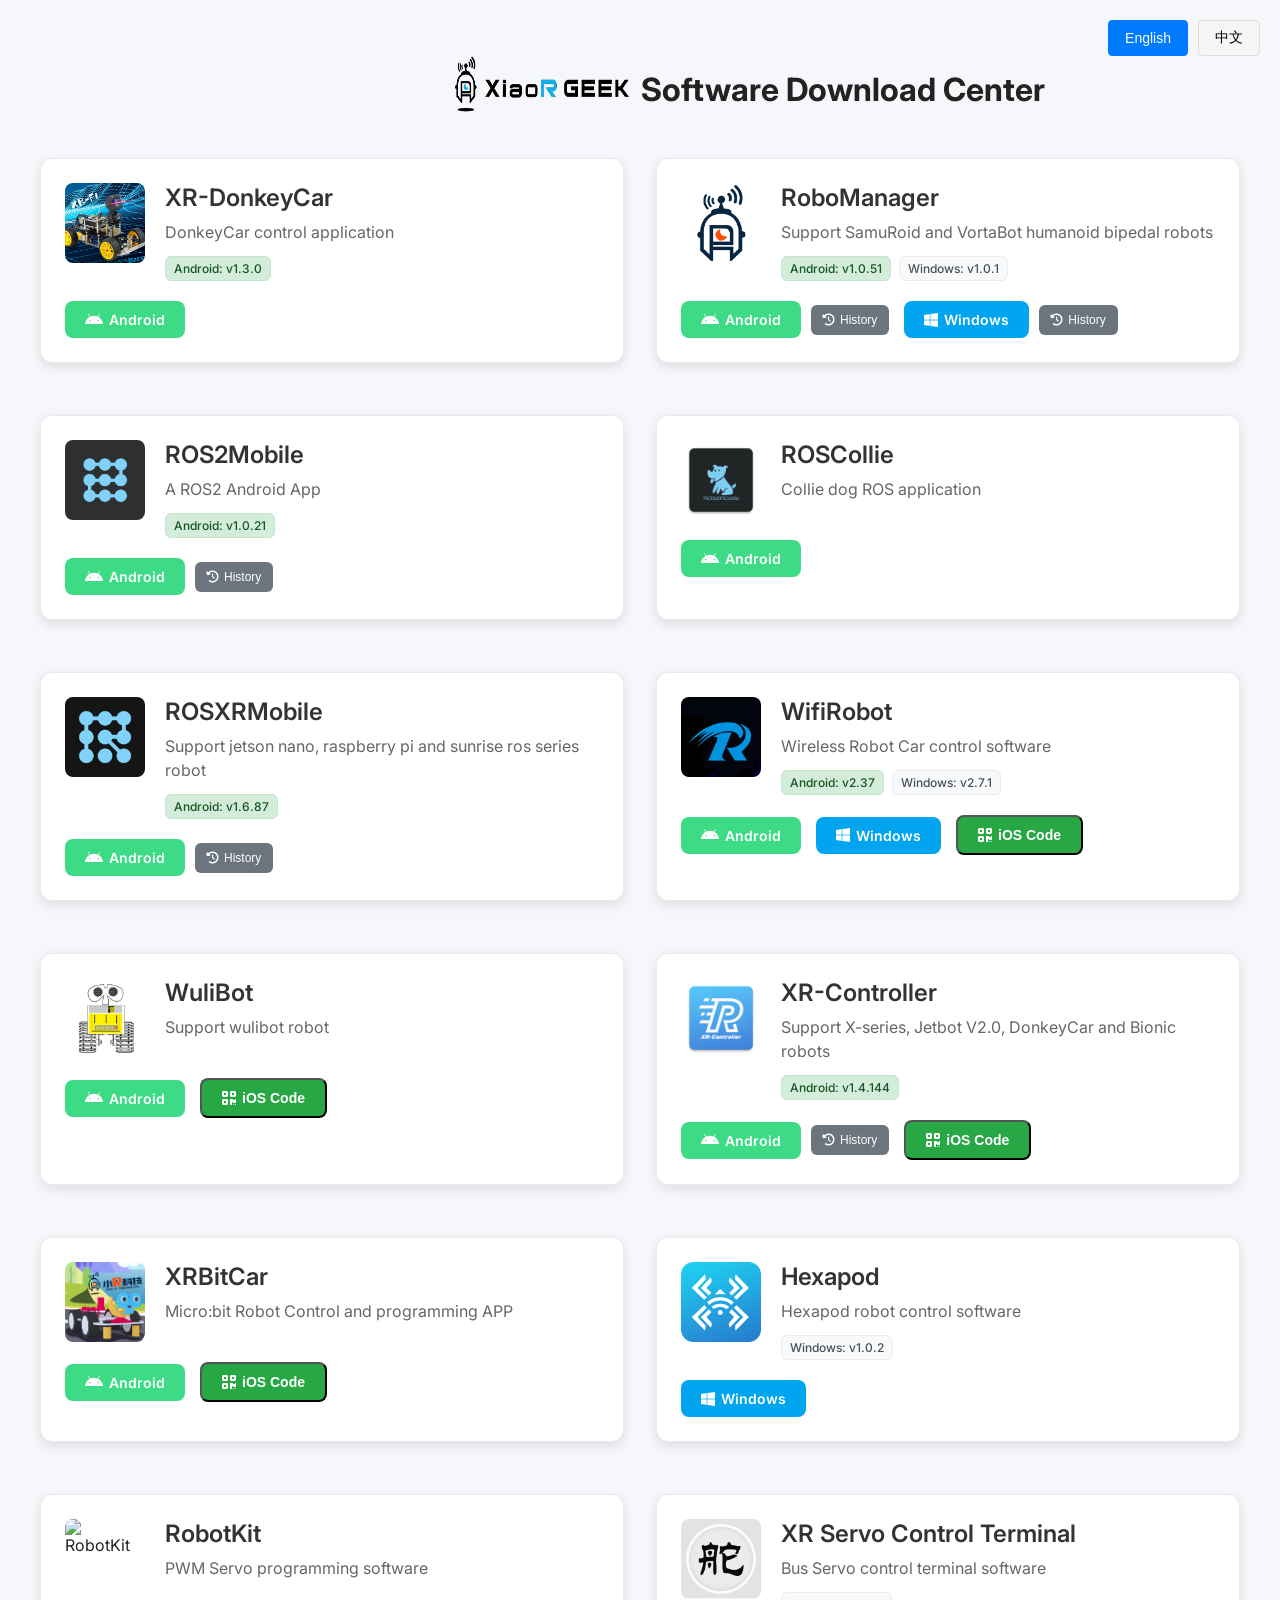
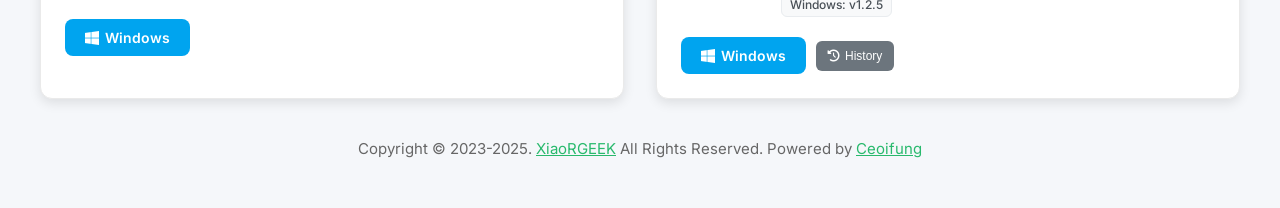
==== index.html @ c43e897a "更新robomanager" ====
<!DOCTYPE html>
<html lang="en">
<head>
  <meta charset="UTF-8">
  <title>Software Download Center</title>
  <meta name="viewport" content="width=device-width, initial-scale=1">
  <!-- 字体 & 图标 -->
  <link href="https://fonts.googleapis.com/css2?family=Inter:wght@400;600&display=swap" rel="stylesheet">
  <link rel="stylesheet" href="https://cdnjs.cloudflare.com/ajax/libs/font-awesome/6.4.0/css/all.min.css">
  <link rel="stylesheet" href="style.css"/>
</head>
<body>
  <header>
    <div class="header-bar-title">
        <table style="width: 100%;">
            <td style="width:50%;text-align:right"> <a href="http://xiaorgeek.net" target="_blank"><img
                        src="logo.png"
                        alt="" /></a></td>
            <td style="width: 50%;;text-align:left">
                <h1 data-en="Software Download Center" data-zh="软件下载中心">Software Download Center</h1>
            </td>
        </table>
        <!-- 语言切换按钮 -->
        <div class="language-switch">
            <button id="lang-en" class="lang-btn" data-lang="en">English</button>
            <button id="lang-zh" class="lang-btn" data-lang="zh">中文</button>
        </div>
    </div>
  </header>

  <section id="list">Loading...</section>
 <div class="footer-bar">Copyright © 2023-2025. <a href="http://xiaorgeek.net" target="_blank">XiaoRGEEK</a> All
        Rights Reserved. Powered by <a href="https://github.com/ceoifung" target="_blank">Ceoifung</a>
    </div>
  
  <script>
  // 语言数据
  const langData = {
    "en": {
      "loading": "Loading...",
      "loadFailed": "Failed to load. Please check if data.json exists and is formatted correctly.",
      "android": "Android",
      "iosCode": "iOS Code",
      "windows": "Windows",
      "download": "Download",
      "history": "History",
      "oldVersions": "Old Versions",
      "close": "Close"
    },
    "zh": {
      "loading": "加载中…",
      "loadFailed": "加载失败，请检查 data.json 是否存在且格式正确。",
      "android": "Android",
      "iosCode": "iOS Code",
      "windows": "Windows",
      "download": "下载",
      "history": "历史版本",
      "oldVersions": "旧版本",
      "close": "关闭"
    }
  };

  // 获取浏览器语言，如果浏览器语言是中文则返回'zh'，否则返回'en'
  function getBrowserLanguage() {
    const browserLang = navigator.language || navigator.userLanguage;
    return browserLang.startsWith('zh') ? 'zh' : 'en';
  }

  // 当前语言，默认根据浏览器语言设置
  let currentLang = getBrowserLanguage();

  console.log(`Current language: ${currentLang}`);

  // 获取多语言字段的函数
  function getTextByLang(obj, lang) {
    if (typeof obj === 'object' && obj !== null && obj[lang]) {
      return obj[lang];
    }
    return obj;
  }

  // 设置语言
  function setLanguage(lang) {
    currentLang = lang;
    localStorage.setItem('language', lang);
    
    // 更新按钮状态
    document.querySelectorAll('.lang-btn').forEach(btn => {
      btn.classList.remove('active');
    });
    document.getElementById(`lang-${lang}`).classList.add('active');
    
    // 更新页面标题
    const title = document.querySelector('h1');
    title.textContent = title.getAttribute(`data-${lang}`);
    
    // 重新加载数据
    loadData();
  }

  // 按软件名称分组数据
  function groupBySoftware(data) {
    const grouped = {};
    
    data.forEach(item => {
      const softwareName = item.name[currentLang] || item.name.en;
      
      if (!grouped[softwareName]) {
        grouped[softwareName] = {
          name: item.name,
          desc: item.desc,
          logoSrc: item.logoSrc,
          platforms: {},
          platformVersions: item.platformVersions || {} // 从JSON中获取平台版本信息
        };
      }
      
      // 根据链接判断平台
      let platform = 'other';
      const links = item.link || [];
      
      for (const link of links) {
        if (link.includes('android')) {
          platform = 'android';
          break;
        } else if (link.includes('pc') ||
                  (item.btnNames && item.btnNames.en &&
                   item.btnNames.en.some(name => name.toLowerCase().includes('windows')))) {
          platform = 'pc';
          break;
        } else if (link.includes('.png') || link.includes('.jpg') || link.includes('.jpeg')) {
          platform = 'ios';
          break;
        }
      }
      
      if (!grouped[softwareName].platforms[platform]) {
        grouped[softwareName].platforms[platform] = [];
      }
      
      grouped[softwareName].platforms[platform].push(item);
    });
    
    return grouped;
  }

  // 显示历史版本
  function showHistoryVersions(softwareName, platform, oldVersions, event) {
    // 防止点击事件冒泡
    event.stopPropagation();
    
    // 检查是否已经存在历史版本弹窗
    const existingModal = document.getElementById('history-modal');
    if (existingModal) {
      existingModal.remove();
    }
    
    // 创建弹窗
    const modal = document.createElement('div');
    modal.id = 'history-modal';
    modal.className = 'history-modal';
    
    // 创建弹窗内容
    const modalContent = document.createElement('div');
    modalContent.className = 'history-modal-content';
    
    // 弹窗标题
    const title = document.createElement('h3');
    title.textContent = `${softwareName} - ${langData[currentLang].oldVersions}`;
    
    // 版本列表
    const versionList = document.createElement('div');
    versionList.className = 'version-list';
    
    if (oldVersions && oldVersions.length > 0) {
      oldVersions.forEach(version => {
        const versionItem = document.createElement('div');
        versionItem.className = 'version-item';
        
        // 提取文件名
        const fileName = version.split('/').pop();
        
        const versionLink = document.createElement('a');
        versionLink.href = version;
        versionLink.download = fileName;
        versionLink.target = '_blank';
        versionLink.textContent = fileName;
        versionLink.className = 'version-link';
        
        versionItem.appendChild(versionLink);
        versionList.appendChild(versionItem);
      });
    } else {
      const noVersions = document.createElement('p');
      noVersions.textContent = currentLang === 'zh' ? '暂无旧版本' : 'No old versions available';
      noVersions.className = 'no-versions';
      versionList.appendChild(noVersions);
    }
    
    // 关闭按钮
    const closeButton = document.createElement('button');
    closeButton.textContent = langData[currentLang].close;
    closeButton.className = 'close-history-btn';
    closeButton.onclick = () => modal.remove();
    
    // 组装弹窗
    modalContent.appendChild(title);
    modalContent.appendChild(versionList);
    modalContent.appendChild(closeButton);
    modal.appendChild(modalContent);
    
    // 点击弹窗外部关闭
    modal.onclick = (e) => {
      if (e.target === modal) {
        modal.remove();
      }
    };
    
    document.body.appendChild(modal);
  }

  // 加载数据
  async function loadData() {
    try {
      const res = await fetch('./data.json');
      if (!res.ok) throw new Error(langData[currentLang].loadFailed);
      const data = await res.json();
      const list = document.getElementById('list');
      list.innerHTML = `<p>${langData[currentLang].loading}</p>`;

      list.innerHTML = '';

      // 按软件名称分组
      const groupedData = groupBySoftware(data);
      
      // 为每个软件创建卡片
      Object.keys(groupedData).forEach(softwareName => {
        const software = groupedData[softwareName];
        const card = document.createElement('div');
        card.className = 'software-card';

        // 处理 logo 地址：如果包含 <url …> 则提取 src
        let logoSrc = software.logoSrc;
        const urlMatch = logoSrc.match(/src="([^"]+)"/);
        if (urlMatch) logoSrc = urlMatch[1];

        // 获取当前语言的名称和描述
        const name = getTextByLang(software.name, currentLang);
        const desc = getTextByLang(software.desc, currentLang);

        // 生成平台按钮区域
        const platformsHTML = Object.keys(software.platforms).map(platform => {
          const platformItems = software.platforms[platform];
          
          return platformItems.map(item => {
            const btnNames = getTextByLang(item.btnNames, currentLang);
            const links = item.link || [];
            const oldVersions = item.oldVersion || [];
            
            // 为每个链接创建按钮
            return links.map((url, i) => {
              const isImage = url.endsWith('.png') || url.endsWith('.jpg') || url.endsWith('.jpeg');
              const platformName = btnNames[i]?.toLowerCase() || 'download';
              let cls = '', icon = '';
              
              if (platformName.includes('android')) {
                cls = 'android';
                icon = 'fab fa-android';
              }
              else if (platformName.includes('win') || platformName.includes('pc')) {
                cls = 'windows';
                icon = 'fab fa-windows';
              }
              else if (isImage) {
                cls = 'qr';
                icon = 'fas fa-qrcode';
              }
              else {
                cls = '';
                icon = 'fas fa-download';
              }
              
              // 如果有旧版本，添加历史版本按钮
              const historyButton = oldVersions.length > 0 ?
                `<button class="history-btn" data-software="${name}" data-platform="${platform}" data-versions='${JSON.stringify(oldVersions)}'>
                  <i class="fas fa-history"></i>
                  ${langData[currentLang].history}
                </button>` : '';
              
              // 如果是图片，使用弹窗显示，否则正常下载
              const buttonHTML = isImage ?
                `<button class="btn ${cls} image-btn" data-image="${url}">
                  <i class="${icon}"></i>
                  ${btnNames[i] || langData[currentLang].download}
                </button>` :
                `<a class="btn ${cls}" href="${url}" download target="_blank">
                  <i class="${icon}"></i>
                  ${btnNames[i] || langData[currentLang].download}
                </a>`;
              
              return `
                <div class="platform-button-group">
                  ${buttonHTML}
                  ${historyButton}
                </div>
              `;
            }).join('');
          }).join('');
        }).join('');

        // 生成版本信息 - 使用从JSON中获取的平台版本信息
        let versionHTML = '';
        const platformLabels = {
          android: currentLang === 'zh' ? 'Android' : 'Android',
          windows: currentLang === 'zh' ? 'Windows' : 'Windows',
          mac: currentLang === 'zh' ? 'Mac' : 'Mac',
          ios: currentLang === 'zh' ? 'iOS' : 'iOS'
        };
        
        // 使用从JSON数据中获取的平台版本信息
        Object.keys(software.platformVersions).forEach(platform => {
          const version = software.platformVersions[platform];
          if (version && version !== 'v1.0' && version !== 'vunknown') {
            const platformName = platformLabels[platform] || platform;
            versionHTML += `<span class="version-tag ${platform}">${platformName}: ${version}</span>`;
          }
        });
        
        const versionSection = versionHTML ? `
          <div class="version-info">
            ${versionHTML}
          </div>
        ` : '';
        
        card.innerHTML = `
          <div class="software-header">
            <div class="logo-area">
              <img src="${logoSrc}" alt="${name}">
            </div>
            <div class="title-area">
              <h2>${name}</h2>
              <p class="desc">${desc}</p>
              ${versionSection}
            </div>
          </div>
          <div class="platforms-area">
            ${platformsHTML}
          </div>
        `;
        
        list.appendChild(card);
      });

      // 绑定历史版本按钮事件
      document.querySelectorAll('.history-btn').forEach(btn => {
        btn.addEventListener('click', function(e) {
          const softwareName = this.getAttribute('data-software');
          const platform = this.getAttribute('data-platform');
          const oldVersions = JSON.parse(this.getAttribute('data-versions'));
          showHistoryVersions(softwareName, platform, oldVersions, e);
        });
      });

      // 绑定图片按钮事件
      document.querySelectorAll('.image-btn').forEach(btn => {
        btn.addEventListener('click', function(e) {
          const imageUrl = this.getAttribute('data-image');
          showImageModal(imageUrl, e);
        });
      });
    } catch (e) {
      document.getElementById('list').innerHTML = `<p>${langData[currentLang].loadFailed}</p>`;
      console.error(e);
    }
  }

  // 显示图片弹窗
  function showImageModal(imageUrl, event) {
    // 防止点击事件冒泡
    event.stopPropagation();
    
    // 检查是否已经存在图片弹窗
    const existingModal = document.getElementById('image-modal');
    if (existingModal) {
      existingModal.remove();
    }
    
    // 创建弹窗
    const modal = document.createElement('div');
    modal.id = 'image-modal';
    modal.className = 'image-modal';
    
    // 创建弹窗内容
    const modalContent = document.createElement('div');
    modalContent.className = 'image-modal-content';
    
    // 图片容器
    const imageContainer = document.createElement('div');
    imageContainer.className = 'image-container';
    
    // 图片
    const image = document.createElement('img');
    image.src = imageUrl;
    image.alt = 'QR Code';
    image.className = 'modal-image';
    
    // 关闭按钮
    const closeButton = document.createElement('button');
    closeButton.innerHTML = '<i class="fas fa-times"></i>';
    closeButton.className = 'close-image-btn';
    closeButton.onclick = () => modal.remove();
    
    // 组装弹窗
    imageContainer.appendChild(image);
    modalContent.appendChild(closeButton);
    modalContent.appendChild(imageContainer);
    modal.appendChild(modalContent);
    
    // 点击弹窗外部关闭
    modal.onclick = (e) => {
      if (e.target === modal) {
        modal.remove();
      }
    };
    
    // 按ESC键关闭
    const handleKeyDown = (e) => {
      if (e.key === 'Escape') {
        modal.remove();
        document.removeEventListener('keydown', handleKeyDown);
      }
    };
    
    document.addEventListener('keydown', handleKeyDown);
    document.body.appendChild(modal);
  }

  // 页面加载完成后初始化
  document.addEventListener('DOMContentLoaded', () => {
    // 设置当前语言
    setLanguage(currentLang);
    
    // 绑定语言切换事件
    document.getElementById('lang-en').addEventListener('click', () => setLanguage('en'));
    document.getElementById('lang-zh').addEventListener('click', () => setLanguage('zh'));
  });
  </script>
  
  <style>
    .language-switch {
      position: absolute;
      top: 20px;
      right: 20px;
      display: flex;
      gap: 10px;
    }
    
    .lang-btn {
      padding: 8px 16px;
      border: 1px solid #ddd;
      background-color: #f5f5f5;
      cursor: pointer;
      border-radius: 4px;
      font-size: 14px;
    }
    
    .lang-btn.active {
      background-color: #007bff;
      color: white;
      border-color: #007bff;
    }
    
    /* 软件卡片样式 */
    .software-card {
      background: white;
      border-radius: 12px;
      padding: 24px;
      margin-bottom: 20px;
      box-shadow: 0 4px 12px rgba(0, 0, 0, 0.1);
      border: 1px solid #eaeaea;
    }
    
    .software-header {
      display: flex;
      align-items: flex-start;
      margin-bottom: 20px;
    }
    
    .logo-area img {
      width: 80px;
      height: 80px;
      object-fit: contain;
      border-radius: 8px;
      margin-right: 20px;
    }
    
    .title-area h2 {
      margin: 0 0 8px 0;
      font-size: 1.5rem;
      color: #333;
    }
    
    .title-area .desc {
      margin: 0;
      color: #666;
      line-height: 1.5;
    }
    
    .platforms-area {
      display: flex;
      flex-wrap: wrap;
      gap: 15px;
    }
    
    .platform-button-group {
      display: flex;
      align-items: center;
      gap: 10px;
    }
    
    .history-btn {
      padding: 8px 12px;
      background-color: #6c757d;
      color: white;
      border: none;
      border-radius: 6px;
      cursor: pointer;
      font-size: 12px;
      display: flex;
      align-items: center;
      gap: 5px;
      transition: background-color 0.2s;
    }
    
    .history-btn:hover {
      background-color: #5a6268;
    }
    
    /* 历史版本弹窗样式 */
    .history-modal {
      position: fixed;
      top: 0;
      left: 0;
      width: 100%;
      height: 100%;
      background-color: rgba(0, 0, 0, 0.5);
      display: flex;
      justify-content: center;
      align-items: center;
      z-index: 1000;
    }
    
    .history-modal-content {
      background: white;
      border-radius: 12px;
      padding: 24px;
      max-width: 500px;
      width: 90%;
      max-height: 80vh;
      overflow-y: auto;
      box-shadow: 0 8px 24px rgba(0, 0, 0, 0.2);
    }
    
    .history-modal-content h3 {
      margin: 0 0 16px 0;
      color: #333;
      border-bottom: 1px solid #eaeaea;
      padding-bottom: 8px;
    }
    
    .version-list {
      margin-bottom: 20px;
    }
    
    .version-item {
      padding: 8px 0;
      border-bottom: 1px solid #f0f0f0;
    }
    
    .version-link {
      color: #007bff;
      text-decoration: none;
      word-break: break-all;
    }
    
    .version-link:hover {
      text-decoration: underline;
    }
    
    .no-versions {
      color: #666;
      font-style: italic;
      text-align: center;
      padding: 20px;
    }
    
    .close-history-btn {
      padding: 10px 20px;
      background-color: #007bff;
      color: white;
      border: none;
      border-radius: 6px;
      cursor: pointer;
      width: 100%;
      font-size: 14px;
    }
    
    .close-history-btn:hover {
      background-color: #0056b3;
    }
    
    /* 版本信息样式 */
    .version-info {
      margin-top: 12px;
      display: flex;
      flex-wrap: wrap;
      gap: 8px;
    }
    
    .version-tag {
      padding: 4px 8px;
      border-radius: 6px;
      font-size: 12px;
      font-weight: 500;
      background-color: #f8f9fa;
      border: 1px solid #e9ecef;
      color: #495057;
    }
    
    .version-tag.android {
      background-color: #d4edda;
      border-color: #c3e6cb;
      color: #155724;
    }
    
    .version-tag.pc {
      background-color: #cce7ff;
      border-color: #b3d9ff;
      color: #004085;
    }
    
    .version-tag.ios {
      background-color: #fff3cd;
      border-color: #ffeaa7;
      color: #856404;
    }

    /* 图片弹窗样式 */
    .image-modal {
      position: fixed;
      top: 0;
      left: 0;
      width: 100%;
      height: 100%;
      background-color: rgba(0, 0, 0, 0.8);
      display: flex;
      justify-content: center;
      align-items: center;
      z-index: 9999;
      opacity: 0;
      animation: fadeIn 0.3s ease forwards;
    }
    
    .image-modal-content {
      position: relative;
      background: white;
      border-radius: 12px;
      padding: 0;
      max-width: 90%;
      max-height: 90%;
      box-shadow: 0 20px 60px rgba(0, 0, 0, 0.3);
      transform: scale(0.8);
      animation: scaleIn 0.3s ease forwards;
    }
    
    .image-container {
      padding: 30px;
      display: flex;
      justify-content: center;
      align-items: center;
      max-width: 100%;
      max-height: calc(90vh - 60px);
      overflow: auto;
    }
    
    .modal-image {
      max-width: 100%;
      max-height: 100%;
      object-fit: contain;
      border-radius: 8px;
    }
    
    .close-image-btn {
      position: absolute;
      top: 15px;
      right: 15px;
      width: 40px;
      height: 40px;
      border: none;
      background: rgba(0, 0, 0, 0.7);
      color: white;
      border-radius: 50%;
      cursor: pointer;
      display: flex;
      justify-content: center;
      align-items: center;
      font-size: 18px;
      z-index: 10;
      transition: all 0.2s ease;
    }
    
    .close-image-btn:hover {
      background: rgba(0, 0, 0, 0.9);
      transform: scale(1.1);
    }
    
    @keyframes fadeIn {
      to {
        opacity: 1;
      }
    }
    
    @keyframes scaleIn {
      to {
        transform: scale(1);
      }
    }
    
    @media (max-width: 768px) {
      .language-switch {
        display: none;
      }
      
      .software-header {
        flex-direction: column;
        text-align: center;
      }
      
      .logo-area img {
        margin-right: 0;
        margin-bottom: 15px;
      }
      
      .platforms-area {
        flex-direction: column;
      }
      
      .platform-button-group {
        justify-content: center;
      }
      
      .image-modal-content {
        max-width: 95%;
        max-height: 95%;
      }
      
      .image-container {
        padding: 20px;
        max-height: calc(95vh - 40px);
      }
      
      .close-image-btn {
        top: 10px;
        right: 10px;
        width: 35px;
        height: 35px;
        font-size: 16px;
      }
    }
  </style>
</body>
</html>
---- style.css ----
:root {
    --bg: #f5f7fa;
    --card: #fff;
    --accent: #0078ff;
    --text: #222;
    --muted: #666;
    --android: #3DDB85;
    --windows: #00A4EF;
}

* {
    margin: 0;
    padding: 0;
    box-sizing: border-box
}

body {
    font-family: 'Inter', sans-serif;
    background: var(--bg);
    color: var(--text);
    padding: 40px 20px;
}

header {
    text-align: center;
    margin-bottom: 20px
}

/* header img {
    height: 60px;
    margin-bottom: 12px
}

header h1 {
    font-size: 32px;
    font-weight: 600
} */

#list {
    display: grid;
    gap: 32px;
    max-width: 1200px;
    margin: 0 auto;
    grid-template-columns: repeat(2, 1fr);
    /* 电脑端 2 列 */
}

@media(max-width:768px) {
    #list {
        grid-template-columns: 1fr
    }

    .header-bar-title h1 {
        display: none;
    }

    /* 移动端 1 列 */
}

.header-bar-title img {
    width: 200px;
    height: 90px;
    color: #202020;
    -webkit-filter: invert(1);
    filter: invert(1);
}

.card {
    background: var(--card);
    border-radius: 16px;
    padding: 32px;
    box-shadow: 0 4px 18px rgba(0, 0, 0, .06);
    display: flex;
    flex-direction: column;
    justify-content: space-between;
}

.logo-area {
    display: flex;
    align-items: center;
    gap: 14px
}

.logo-area img {
    width: 48px;
    height: 48px;
    object-fit: contain
}

.title-area h2 {
    font-size: 24px;
    font-weight: 600
}

.title-area small {
    color: var(--muted)
}

.desc {
    line-height: 1.6;
    color: var(--muted)
}

.buttons {
    margin-top: auto;
    /* 把按钮压到底部 */
    display: flex;
    justify-content: flex-end;
    /* 所有按钮整体靠右 */
    gap: 12px;
    flex-wrap: wrap;
}

.btn {
    display: inline-flex;
    align-items: center;
    gap: 6px;
    padding: 10px 20px;
    border-radius: 8px;
    color: #fff;
    text-decoration: none;
    font-weight: 600;
    font-size: 14px;
    transition: opacity .2s;
}

.btn:hover {
    opacity: .85
}

.btn.android {
    background: var(--android)
}

.btn.windows {
    background: var(--windows)
}

.btn.qr {
    background: #28a745
}

.btn i {
    font-size: 16px
}

.footer-bar {
    margin-top: 10px;
    text-align: center;
    color: #666;
    font-size: 15px;
    padding: 10px;
}

.footer-bar a {
    text-decoration: underline !important;
    color: #28b96c;
}
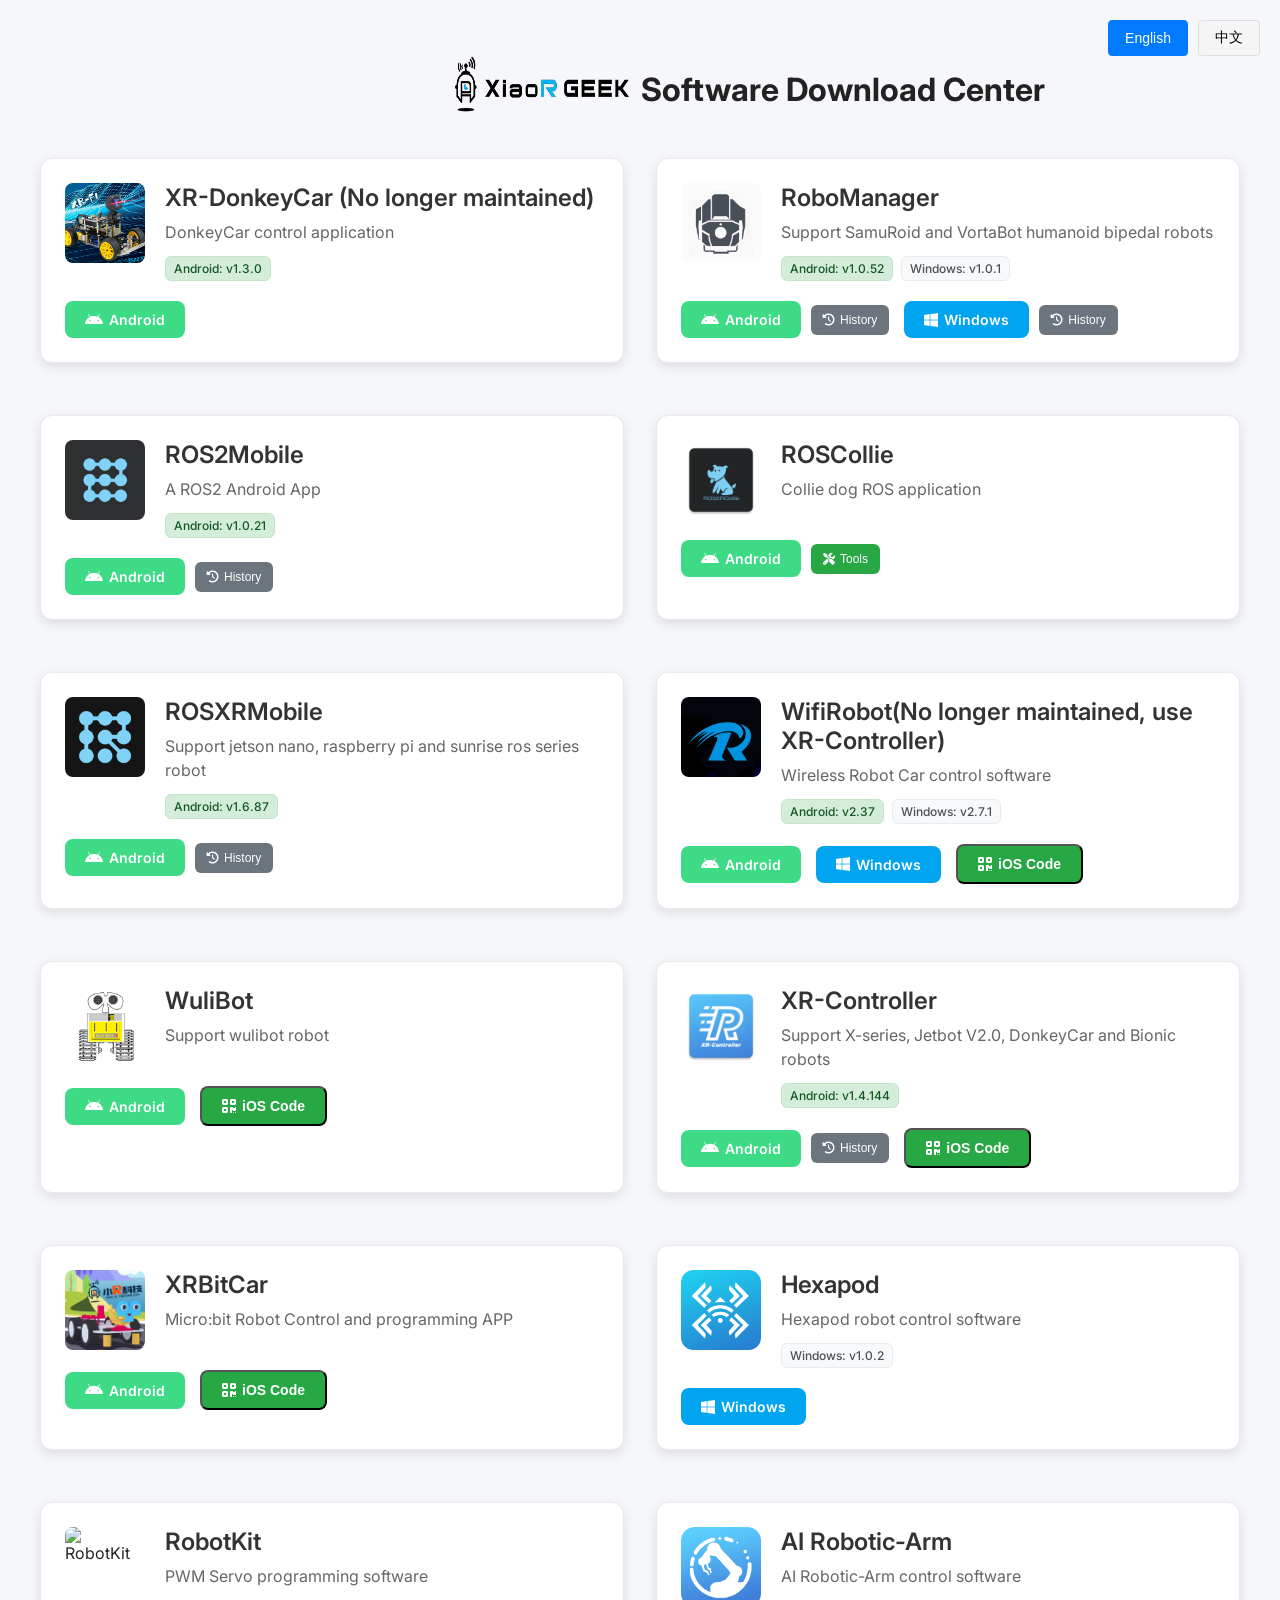
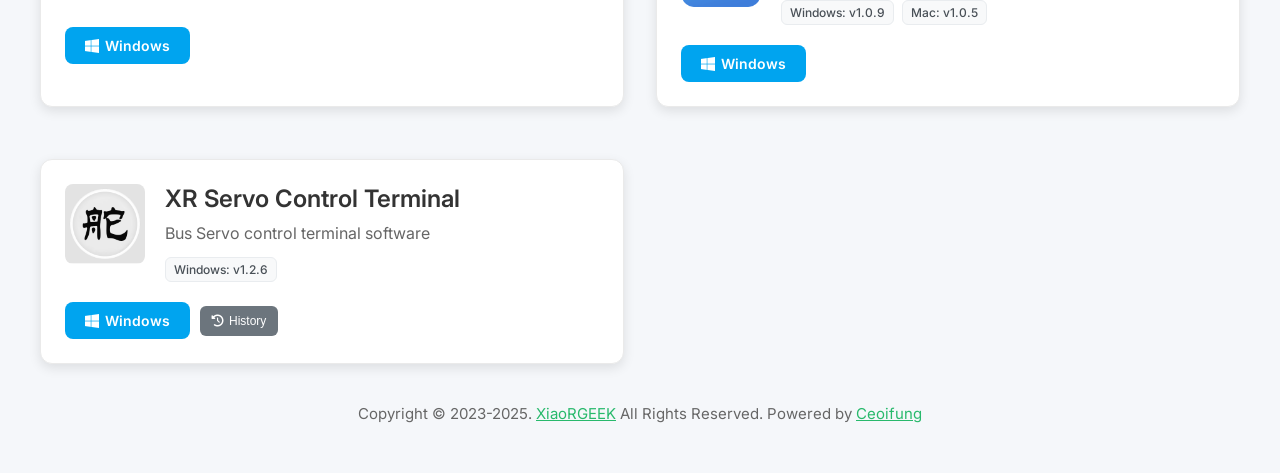
==== commit 8a2858bf: "支持tools工具 支持tools工具" ====
--- a/index.html
+++ b/index.html
@@ -45,7 +45,10 @@
       "download": "Download",
       "history": "History",
       "oldVersions": "Old Versions",
-      "close": "Close"
+      "close": "Close",
+      "tools": "Tools",
+      "toolsList": "Tools List",
+      "noTools": "No tools available"
     },
     "zh": {
       "loading": "加载中…",
@@ -56,7 +59,10 @@
       "download": "下载",
       "history": "历史版本",
       "oldVersions": "旧版本",
-      "close": "关闭"
+      "close": "关闭",
+      "tools": "工具",
+      "toolsList": "工具列表",
+      "noTools": "暂无工具"
     }
   };
 
@@ -256,6 +262,8 @@
             const btnNames = getTextByLang(item.btnNames, currentLang);
             const links = item.link || [];
             const oldVersions = item.oldVersion || [];
+            const hasTools = item.hasTools || false;
+            const tools = item.tools || [];
             
             // 为每个链接创建按钮
             return links.map((url, i) => {
@@ -287,6 +295,13 @@
                   ${langData[currentLang].history}
                 </button>` : '';
               
+              // 如果有工具，添加工具按钮
+              const toolsButton = hasTools && tools.length > 0 ?
+                `<button class="tools-btn" data-software="${name}" data-tools='${JSON.stringify(tools)}'>
+                  <i class="fas fa-tools"></i>
+                  ${langData[currentLang].tools}
+                </button>` : '';
+              
               // 如果是图片，使用弹窗显示，否则正常下载
               const buttonHTML = isImage ?
                 `<button class="btn ${cls} image-btn" data-image="${url}">
@@ -302,6 +317,7 @@
                 <div class="platform-button-group">
                   ${buttonHTML}
                   ${historyButton}
+                  ${toolsButton}
                 </div>
               `;
             }).join('');
@@ -361,6 +377,15 @@
         });
       });
 
+      // 绑定工具按钮事件
+      document.querySelectorAll('.tools-btn').forEach(btn => {
+        btn.addEventListener('click', function(e) {
+          const softwareName = this.getAttribute('data-software');
+          const tools = JSON.parse(this.getAttribute('data-tools'));
+          showToolsModal(softwareName, tools, e);
+        });
+      });
+
       // 绑定图片按钮事件
       document.querySelectorAll('.image-btn').forEach(btn => {
         btn.addEventListener('click', function(e) {
@@ -432,6 +457,108 @@
     };
     
     document.addEventListener('keydown', handleKeyDown);
+    document.body.appendChild(modal);
+  }
+
+  // 显示工具弹窗
+  function showToolsModal(softwareName, tools, event) {
+    // 防止点击事件冒泡
+    event.stopPropagation();
+    
+    // 检查是否已经存在工具弹窗
+    const existingModal = document.getElementById('tools-modal');
+    if (existingModal) {
+      existingModal.remove();
+    }
+    
+    // 创建弹窗
+    const modal = document.createElement('div');
+    modal.id = 'tools-modal';
+    modal.className = 'tools-modal';
+    
+    // 创建弹窗内容
+    const modalContent = document.createElement('div');
+    modalContent.className = 'tools-modal-content';
+    
+    // 弹窗标题
+    const title = document.createElement('h3');
+    title.textContent = `${softwareName} - ${langData[currentLang].toolsList}`;
+    
+    // 工具列表
+    const toolsList = document.createElement('div');
+    toolsList.className = 'tools-list';
+    
+    if (tools && tools.length > 0) {
+      tools.forEach(tool => {
+        const toolItem = document.createElement('div');
+        toolItem.className = 'tool-item';
+        
+        // 工具图标和名称
+        const toolHeader = document.createElement('div');
+        toolHeader.className = 'tool-header';
+        
+        const toolIcon = document.createElement('img');
+        toolIcon.src = tool.logo || './software/image/xr-controller.png';
+        toolIcon.alt = tool.name;
+        toolIcon.className = 'tool-icon';
+        
+        const toolName = document.createElement('div');
+        toolName.className = 'tool-name';
+        toolName.textContent = tool.name;
+        
+        toolHeader.appendChild(toolIcon);
+        toolHeader.appendChild(toolName);
+        
+        // 工具描述
+        const toolDesc = document.createElement('div');
+        toolDesc.className = 'tool-desc';
+        toolDesc.textContent = getTextByLang({en: tool.desc_en, zh: tool.desc_zh}, currentLang);
+        
+        // 工具版本和平台
+        const toolInfo = document.createElement('div');
+        toolInfo.className = 'tool-info';
+        toolInfo.textContent = `${langData[currentLang].download} (${tool.platform} v${tool.version})`;
+        
+        // 下载按钮
+        const downloadButton = document.createElement('a');
+        downloadButton.href = tool.file_path;
+        downloadButton.download = tool.file_path.split('/').pop();
+        downloadButton.target = '_blank';
+        downloadButton.className = 'tool-download-btn';
+        downloadButton.textContent = langData[currentLang].download;
+        
+        toolItem.appendChild(toolHeader);
+        toolItem.appendChild(toolDesc);
+        toolItem.appendChild(toolInfo);
+        toolItem.appendChild(downloadButton);
+        toolsList.appendChild(toolItem);
+      });
+    } else {
+      const noTools = document.createElement('p');
+      noTools.textContent = langData[currentLang].noTools;
+      noTools.className = 'no-tools';
+      toolsList.appendChild(noTools);
+    }
+    
+    // 关闭按钮
+    const closeButton = document.createElement('button');
+    closeButton.textContent = langData[currentLang].close;
+    closeButton.className = 'close-tools-btn';
+    closeButton.onclick = () => modal.remove();
+    
+    // 组装弹窗
+    modalContent.appendChild(title);
+    modalContent.appendChild(toolsList);
+    modalContent.appendChild(closeButton);
+    modal.appendChild(modalContent);
+    
+    // 点击弹窗外部关闭
+    modal.onclick = (e) => {
+      if (e.target === modal) {
+        modal.remove();
+      }
+    };
+    
     document.body.appendChild(modal);
   }
 
@@ -645,6 +772,143 @@
       color: #856404;
     }
 
+    /* 工具按钮样式 */
+    .tools-btn {
+      padding: 8px 12px;
+      background-color: #28a745;
+      color: white;
+      border: none;
+      border-radius: 6px;
+      cursor: pointer;
+      font-size: 12px;
+      display: flex;
+      align-items: center;
+      gap: 5px;
+      transition: background-color 0.2s;
+    }
+
+    .tools-btn:hover {
+      background-color: #218838;
+    }
+
+    /* 工具弹窗样式 */
+    .tools-modal {
+      position: fixed;
+      top: 0;
+      left: 0;
+      width: 100%;
+      height: 100%;
+      background-color: rgba(0, 0, 0, 0.5);
+      display: flex;
+      justify-content: center;
+      align-items: center;
+      z-index: 1000;
+    }
+
+    .tools-modal-content {
+      background: white;
+      border-radius: 12px;
+      padding: 24px;
+      max-width: 600px;
+      width: 90%;
+      max-height: 80vh;
+      overflow-y: auto;
+      box-shadow: 0 8px 24px rgba(0, 0, 0, 0.2);
+    }
+
+    .tools-modal-content h3 {
+      margin: 0 0 16px 0;
+      color: #333;
+      border-bottom: 1px solid #eaeaea;
+      padding-bottom: 8px;
+    }
+
+    .tools-list {
+      margin-bottom: 20px;
+    }
+
+    .tool-item {
+      padding: 16px;
+      border: 1px solid #eaeaea;
+      border-radius: 8px;
+      margin-bottom: 12px;
+      background-color: #f8f9fa;
+    }
+
+    .tool-header {
+      display: flex;
+      align-items: center;
+      gap: 12px;
+      margin-bottom: 8px;
+    }
+
+    .tool-icon {
+      width: 32px;
+      height: 32px;
+      object-fit: contain;
+      border-radius: 4px;
+    }
+
+    .tool-name {
+      font-weight: 600;
+      color: #333;
+      font-size: 16px;
+    }
+
+    .tool-desc {
+      color: #666;
+      margin-bottom: 8px;
+      font-size: 14px;
+      line-height: 1.4;
+    }
+
+    .tool-info {
+      color: #888;
+      font-size: 12px;
+      margin-bottom: 12px;
+    }
+
+    .tool-download-btn {
+      padding: 8px 16px;
+      background-color: #007bff;
+      color: white;
+      border: none;
+      border-radius: 6px;
+      cursor: pointer;
+      text-decoration: none;
+      display: inline-block;
+      font-size: 14px;
+      transition: background-color 0.2s;
+    }
+
+    .tool-download-btn:hover {
+      background-color: #0056b3;
+      color: white;
+      text-decoration: none;
+    }
+
+    .no-tools {
+      color: #666;
+      font-style: italic;
+      text-align: center;
+      padding: 20px;
+    }
+
+    .close-tools-btn {
+      padding: 10px 20px;
+      background-color: #007bff;
+      color: white;
+      border: none;
+      border-radius: 6px;
+      cursor: pointer;
+      width: 100%;
+      font-size: 14px;
+    }
+
+    .close-tools-btn:hover {
+      background-color: #0056b3;
+    }
+
     /* 图片弹窗样式 */
     .image-modal {
       position: fixed;
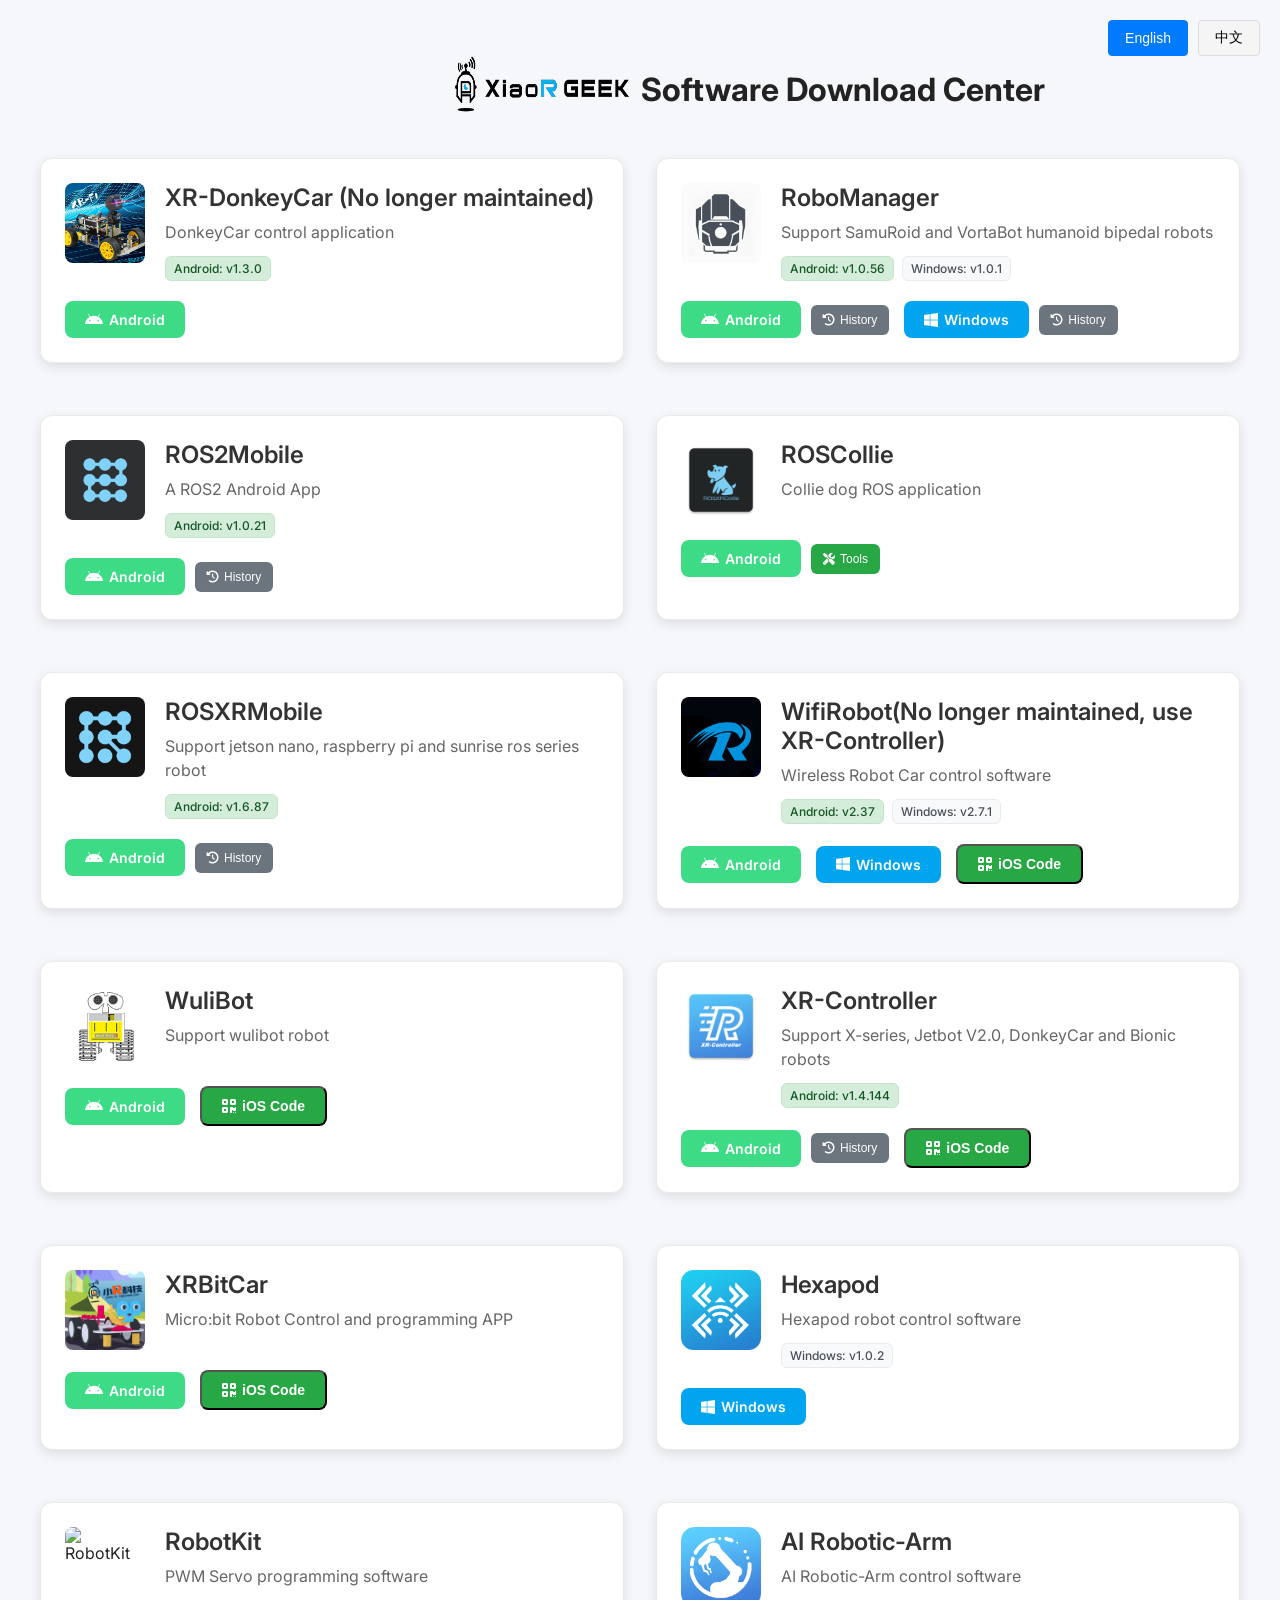
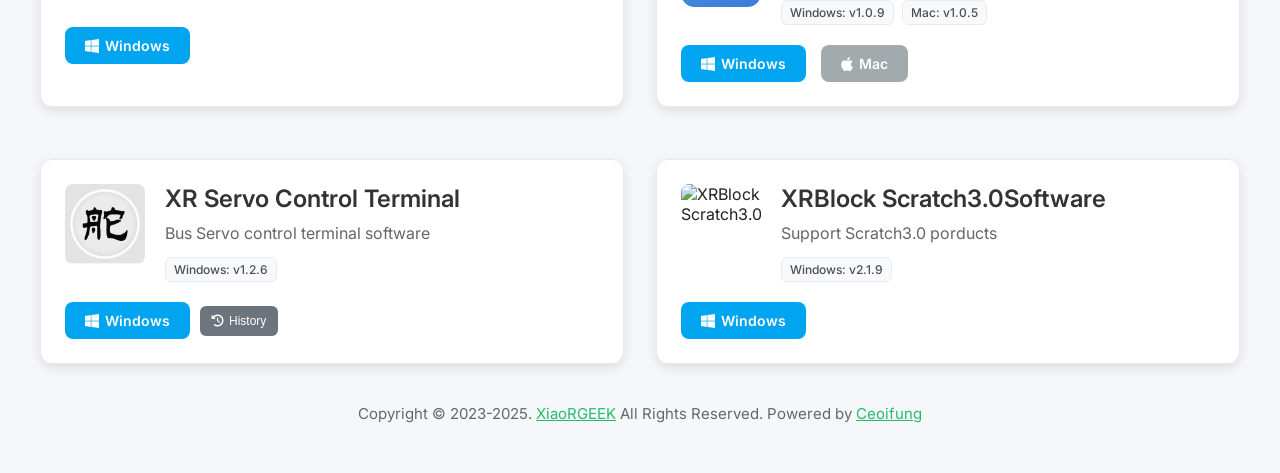
==== commit 95b1c942: "更新xrblock外链连接" ====
--- a/index.html
+++ b/index.html
@@ -278,6 +278,10 @@
               else if (platformName.includes('win') || platformName.includes('pc')) {
                 cls = 'windows';
                 icon = 'fab fa-windows';
+              }
+              else if (platformName.includes('mac')) {
+                cls = 'mac';
+                icon = 'fab fa-apple';
               }
               else if (isImage) {
                 cls = 'qr';
--- a/style.css
+++ b/style.css
@@ -6,6 +6,7 @@
     --muted: #666;
     --android: #3DDB85;
     --windows: #00A4EF;
+    --mac: #A2AAAD;
 }
 
 * {
@@ -136,6 +137,10 @@
     background: var(--windows)
 }
 
+.btn.mac {
+    background: var(--mac)
+}
+
 .btn.qr {
     background: #28a745
 }
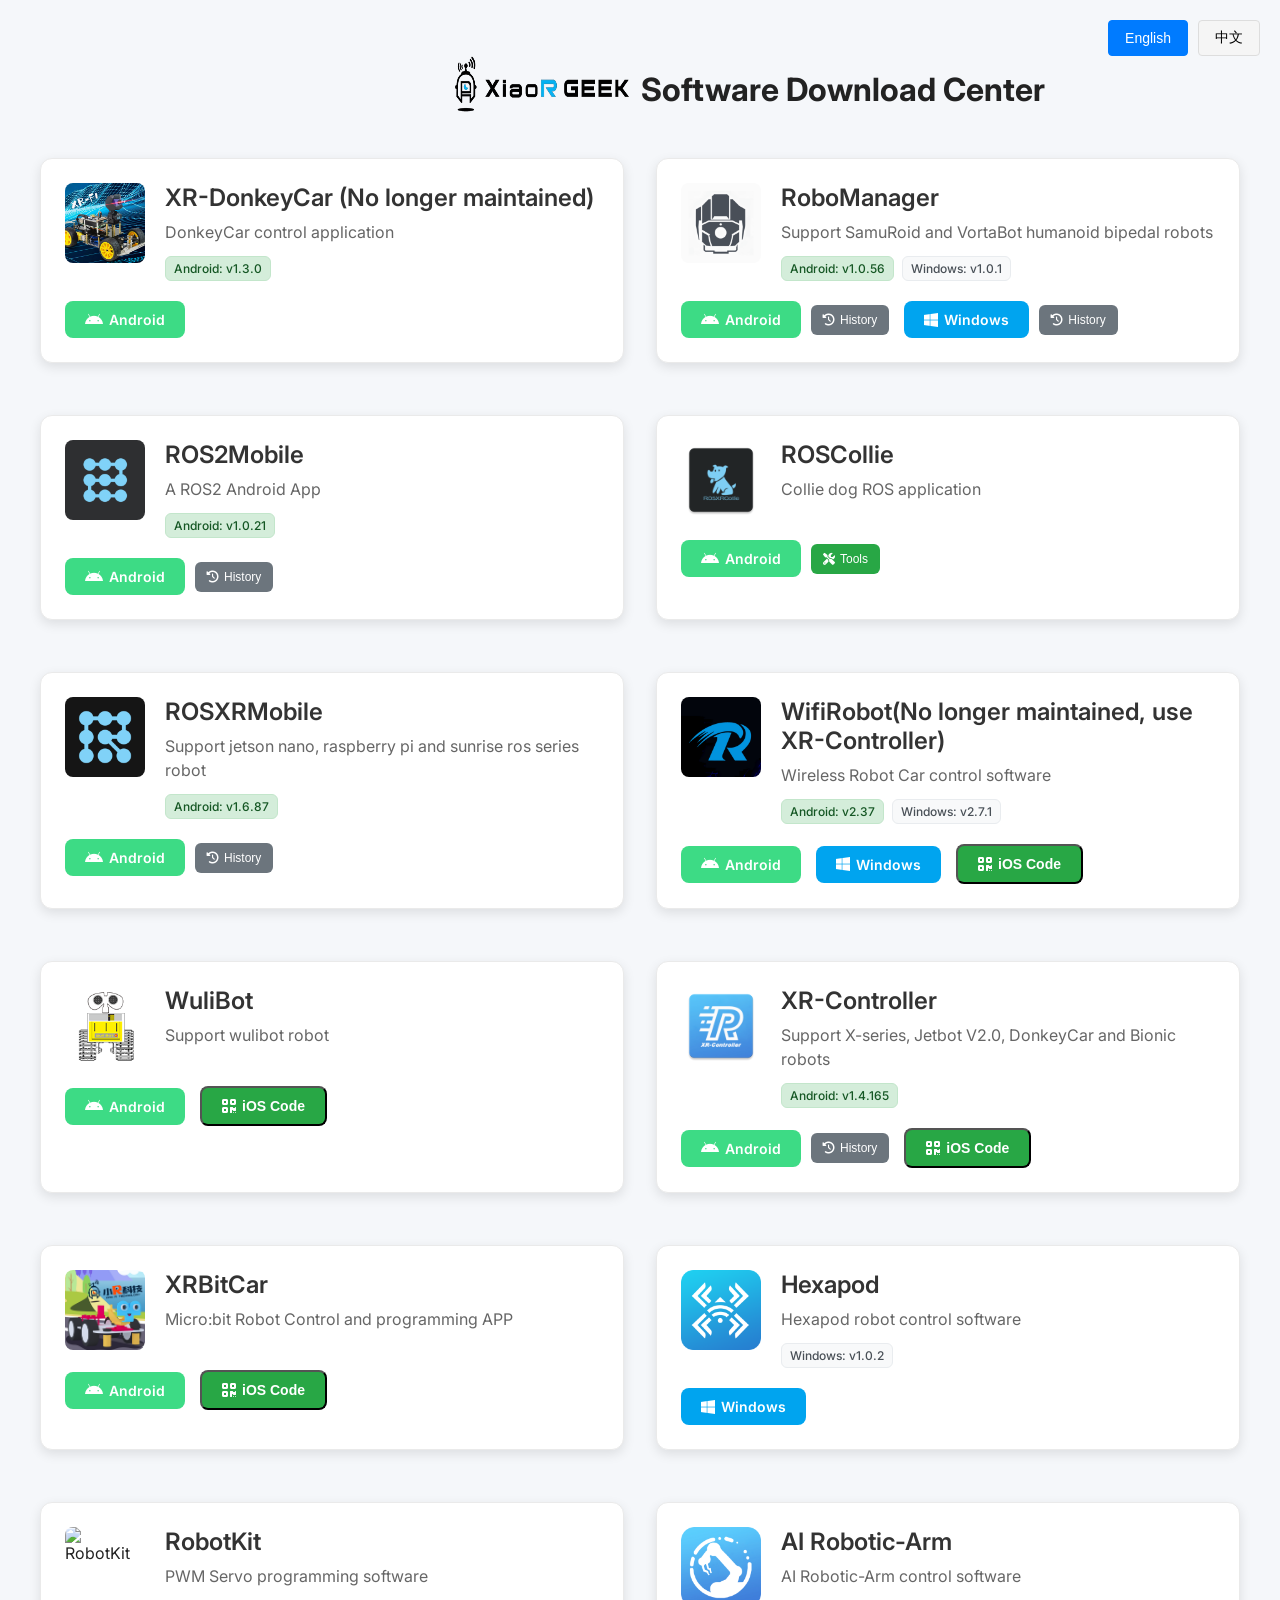
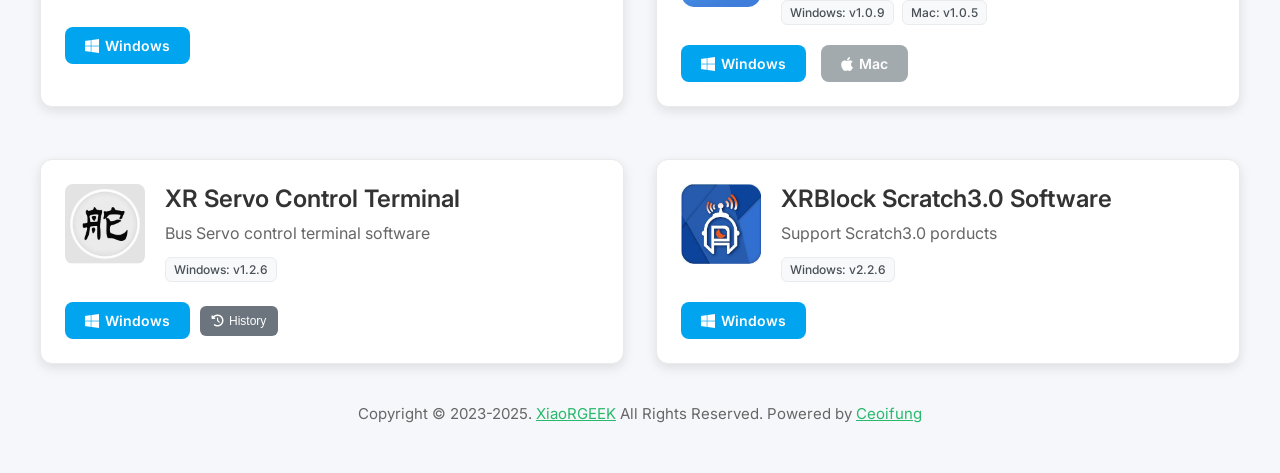
==== commit 929b1a85: "refactor: make TOS the release artifact store" ====
--- a/index.html
+++ b/index.html
@@ -75,6 +75,14 @@
   // 当前语言，默认根据浏览器语言设置
   let currentLang = getBrowserLanguage();
 
+  const RELEASE_BASE_URL = 'https://software.xiao-r.com/';
+
+  function resolveDownloadUrl(path) {
+    if (/^https?:\/\//i.test(path)) return path;
+    if (path.startsWith('//')) return `https:${path}`;
+    return new URL(path.replace(/^\.\//, ''), RELEASE_BASE_URL).href;
+  }
+
   console.log(`Current language: ${currentLang}`);
 
   // 获取多语言字段的函数
@@ -187,7 +195,7 @@
         const fileName = version.split('/').pop();
         
         const versionLink = document.createElement('a');
-        versionLink.href = version;
+        versionLink.href = resolveDownloadUrl(version);
         versionLink.download = fileName;
         versionLink.target = '_blank';
         versionLink.textContent = fileName;
@@ -312,7 +320,7 @@
                   <i class="${icon}"></i>
                   ${btnNames[i] || langData[currentLang].download}
                 </button>` :
-                `<a class="btn ${cls}" href="${url}" download target="_blank">
+                `<a class="btn ${cls}" href="${resolveDownloadUrl(url)}" download target="_blank" rel="noopener">
                   <i class="${icon}"></i>
                   ${btnNames[i] || langData[currentLang].download}
                 </a>`;
@@ -525,7 +533,7 @@
         
         // 下载按钮
         const downloadButton = document.createElement('a');
-        downloadButton.href = tool.file_path;
+        downloadButton.href = resolveDownloadUrl(tool.file_path);
         downloadButton.download = tool.file_path.split('/').pop();
         downloadButton.target = '_blank';
         downloadButton.className = 'tool-download-btn';
@@ -1037,4 +1045,4 @@
     }
   </style>
 </body>
-</html>+</html>
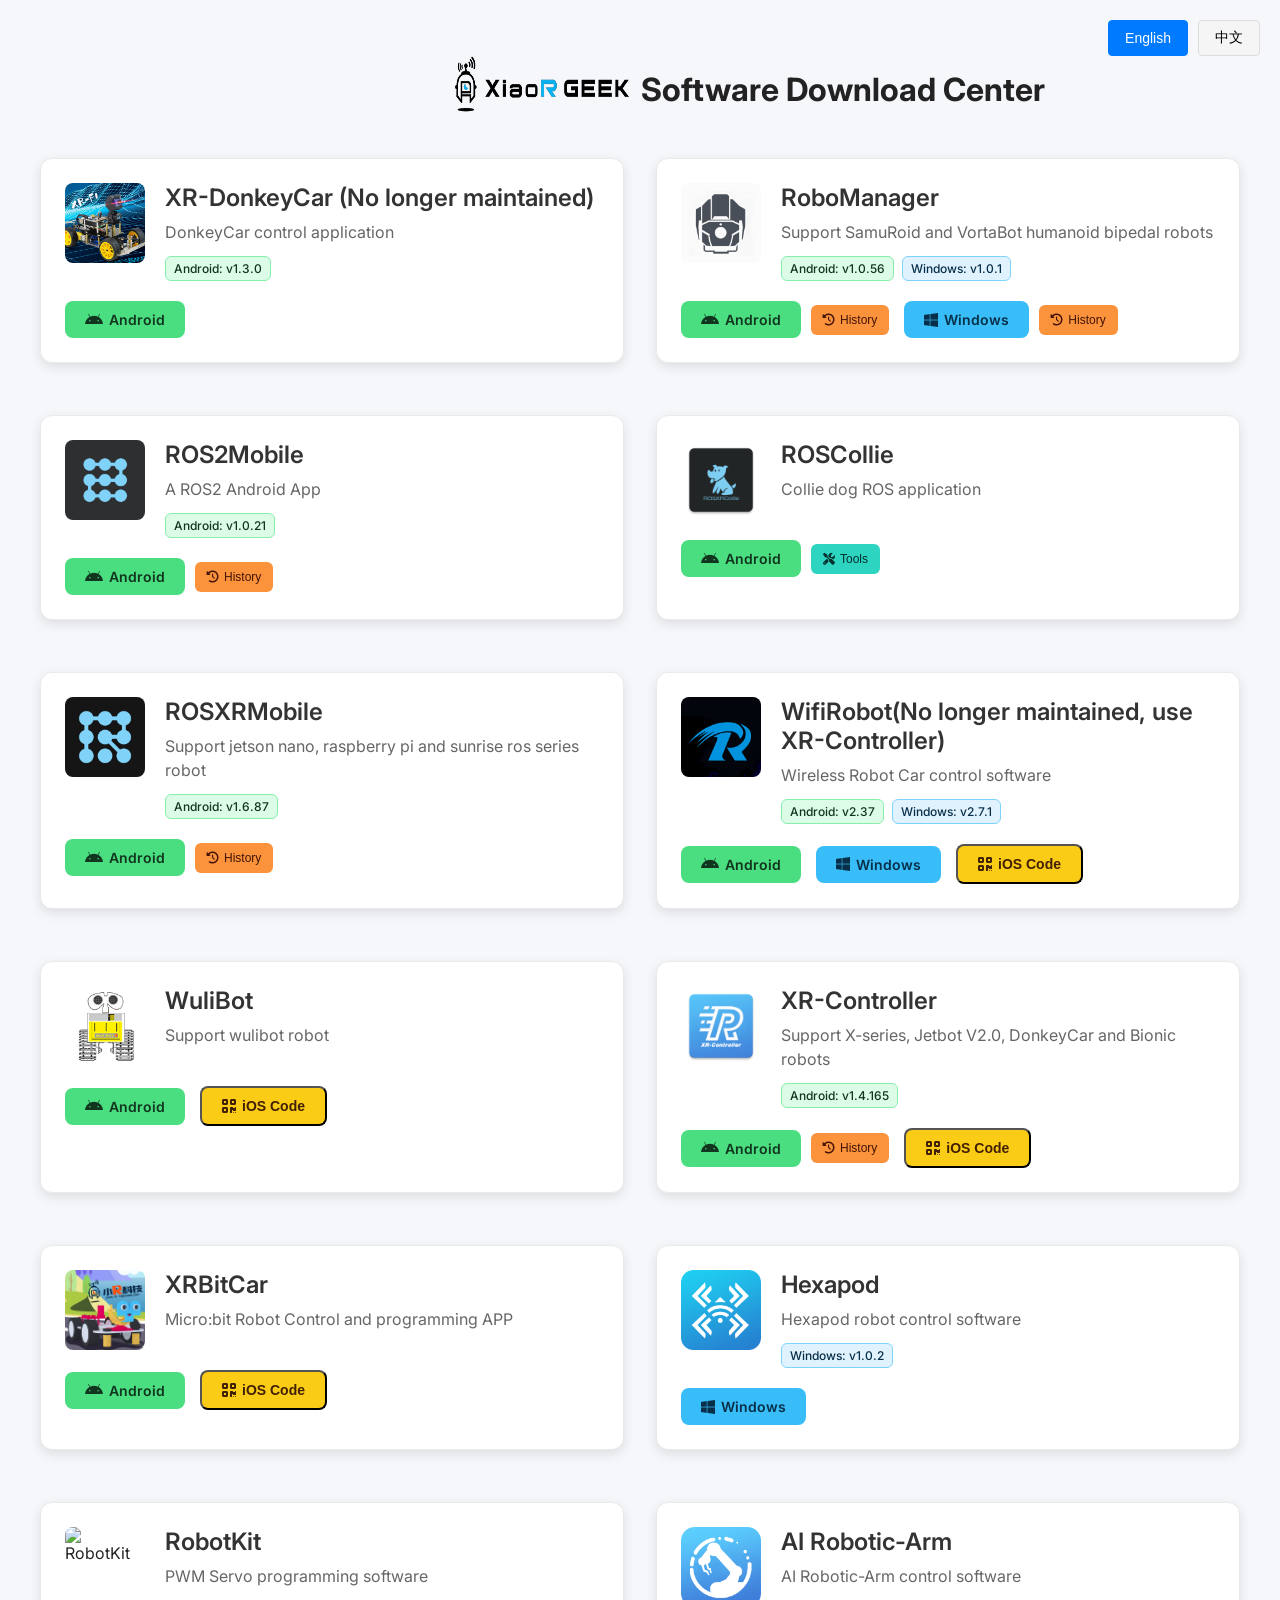
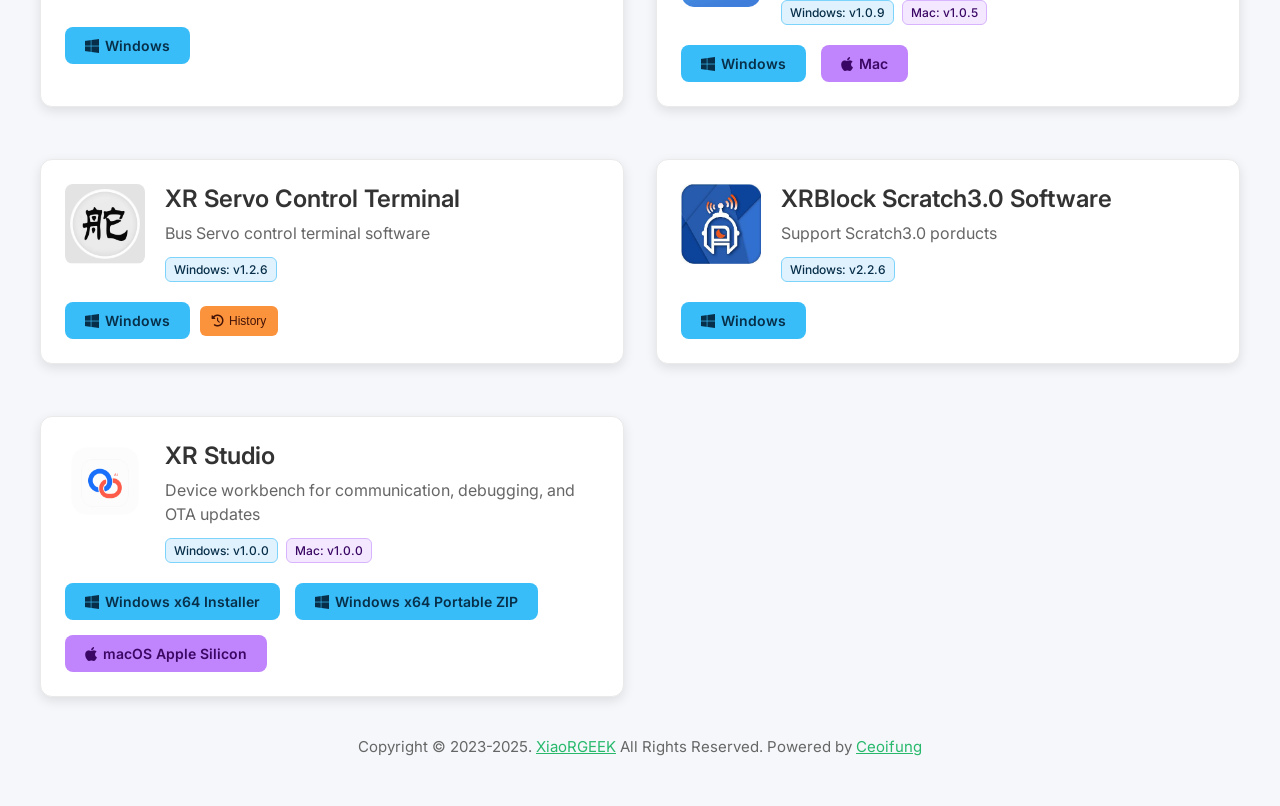
==== commit 9809d579: "fix: brighten platform download themes" ====
--- a/index.html
+++ b/index.html
@@ -129,22 +129,28 @@
         };
       }
       
-      // 根据链接判断平台
-      let platform = 'other';
+      // 优先使用 data.json 中的显式平台；仅为旧数据保留链接推断。
+      const supportedPlatforms = ['android', 'windows', 'ios', 'mac'];
+      let platform = supportedPlatforms.includes(item.platform) ? item.platform : 'other';
       const links = item.link || [];
       
-      for (const link of links) {
-        if (link.includes('android')) {
-          platform = 'android';
-          break;
-        } else if (link.includes('pc') ||
-                  (item.btnNames && item.btnNames.en &&
-                   item.btnNames.en.some(name => name.toLowerCase().includes('windows')))) {
-          platform = 'pc';
-          break;
-        } else if (link.includes('.png') || link.includes('.jpg') || link.includes('.jpeg')) {
-          platform = 'ios';
-          break;
+      if (platform === 'other') {
+        for (const link of links) {
+          if (link.includes('android')) {
+            platform = 'android';
+            break;
+          } else if (link.toLowerCase().includes('.dmg')) {
+            platform = 'mac';
+            break;
+          } else if (link.includes('.png') || link.includes('.jpg') || link.includes('.jpeg')) {
+            platform = 'ios';
+            break;
+          } else if (link.includes('pc') ||
+                    (item.btnNames && item.btnNames.en &&
+                     item.btnNames.en.some(name => name.toLowerCase().includes('windows')))) {
+            platform = 'windows';
+            break;
+          }
         }
       }
       
@@ -277,22 +283,31 @@
             return links.map((url, i) => {
               const isImage = url.endsWith('.png') || url.endsWith('.jpg') || url.endsWith('.jpeg');
               const platformName = btnNames[i]?.toLowerCase() || 'download';
+              const itemPlatform = item.platform || platform;
               let cls = '', icon = '';
               
-              if (platformName.includes('android')) {
+              if (isImage && itemPlatform === 'ios') {
+                cls = 'ios';
+                icon = 'fas fa-qrcode';
+              }
+              else if (itemPlatform === 'android' || platformName.includes('android')) {
                 cls = 'android';
                 icon = 'fab fa-android';
               }
-              else if (platformName.includes('win') || platformName.includes('pc')) {
+              else if (itemPlatform === 'windows' || platformName.includes('win') || platformName.includes('pc')) {
                 cls = 'windows';
                 icon = 'fab fa-windows';
               }
-              else if (platformName.includes('mac')) {
+              else if (itemPlatform === 'mac' || platformName.includes('mac')) {
                 cls = 'mac';
                 icon = 'fab fa-apple';
               }
+              else if (itemPlatform === 'ios' || platformName.includes('ios')) {
+                cls = 'ios';
+                icon = 'fab fa-apple';
+              }
               else if (isImage) {
-                cls = 'qr';
+                cls = 'ios';
                 icon = 'fas fa-qrcode';
               }
               else {
@@ -659,8 +674,8 @@
     
     .history-btn {
       padding: 8px 12px;
-      background-color: #6c757d;
-      color: white;
+      background-color: var(--history);
+      color: var(--history-text);
       border: none;
       border-radius: 6px;
       cursor: pointer;
@@ -668,11 +683,13 @@
       display: flex;
       align-items: center;
       gap: 5px;
-      transition: background-color 0.2s;
+      transition: transform 0.2s, box-shadow 0.2s, filter 0.2s;
     }
     
     .history-btn:hover {
-      background-color: #5a6268;
+      filter: brightness(1.04) saturate(1.08);
+      transform: translateY(-1px);
+      box-shadow: 0 5px 14px rgba(31, 41, 55, .16);
     }
     
     /* 历史版本弹窗样式 */
@@ -767,28 +784,35 @@
     }
     
     .version-tag.android {
-      background-color: #d4edda;
-      border-color: #c3e6cb;
-      color: #155724;
-    }
-    
-    .version-tag.pc {
-      background-color: #cce7ff;
-      border-color: #b3d9ff;
-      color: #004085;
+      background-color: #dcfce7;
+      border-color: #86efac;
+      color: var(--android-text);
+    }
+    
+    .version-tag.pc,
+    .version-tag.windows {
+      background-color: #e0f2fe;
+      border-color: #7dd3fc;
+      color: var(--windows-text);
     }
     
     .version-tag.ios {
-      background-color: #fff3cd;
-      border-color: #ffeaa7;
-      color: #856404;
+      background-color: #fef9c3;
+      border-color: #fde047;
+      color: var(--ios-text);
+    }
+
+    .version-tag.mac {
+      background-color: #f3e8ff;
+      border-color: #d8b4fe;
+      color: var(--mac-text);
     }
 
     /* 工具按钮样式 */
     .tools-btn {
       padding: 8px 12px;
-      background-color: #28a745;
-      color: white;
+      background-color: var(--tools);
+      color: var(--tools-text);
       border: none;
       border-radius: 6px;
       cursor: pointer;
@@ -796,11 +820,13 @@
       display: flex;
       align-items: center;
       gap: 5px;
-      transition: background-color 0.2s;
+      transition: transform 0.2s, box-shadow 0.2s, filter 0.2s;
     }
 
     .tools-btn:hover {
-      background-color: #218838;
+      filter: brightness(1.04) saturate(1.08);
+      transform: translateY(-1px);
+      box-shadow: 0 5px 14px rgba(31, 41, 55, .16);
     }
 
     /* 工具弹窗样式 */
--- a/style.css
+++ b/style.css
@@ -4,9 +4,18 @@
     --accent: #0078ff;
     --text: #222;
     --muted: #666;
-    --android: #3DDB85;
-    --windows: #00A4EF;
-    --mac: #A2AAAD;
+    --android: #4ade80;
+    --android-text: #12351f;
+    --windows: #38bdf8;
+    --windows-text: #082f49;
+    --ios: #facc15;
+    --ios-text: #422006;
+    --mac: #c084fc;
+    --mac-text: #3b0764;
+    --history: #fb923c;
+    --history-text: #431407;
+    --tools: #2dd4bf;
+    --tools-text: #042f2e;
 }
 
 * {
@@ -122,27 +131,34 @@
     text-decoration: none;
     font-weight: 600;
     font-size: 14px;
-    transition: opacity .2s;
+    transition: transform .2s, box-shadow .2s, filter .2s;
 }
 
 .btn:hover {
-    opacity: .85
+    filter: brightness(1.04) saturate(1.08);
+    transform: translateY(-1px);
+    box-shadow: 0 5px 14px rgba(31, 41, 55, .16)
 }
 
 .btn.android {
-    background: var(--android)
+    background: var(--android);
+    color: var(--android-text)
 }
 
 .btn.windows {
-    background: var(--windows)
+    background: var(--windows);
+    color: var(--windows-text)
 }
 
 .btn.mac {
-    background: var(--mac)
+    background: var(--mac);
+    color: var(--mac-text)
 }
 
+.btn.ios,
 .btn.qr {
-    background: #28a745
+    background: var(--ios);
+    color: var(--ios-text)
 }
 
 .btn i {
